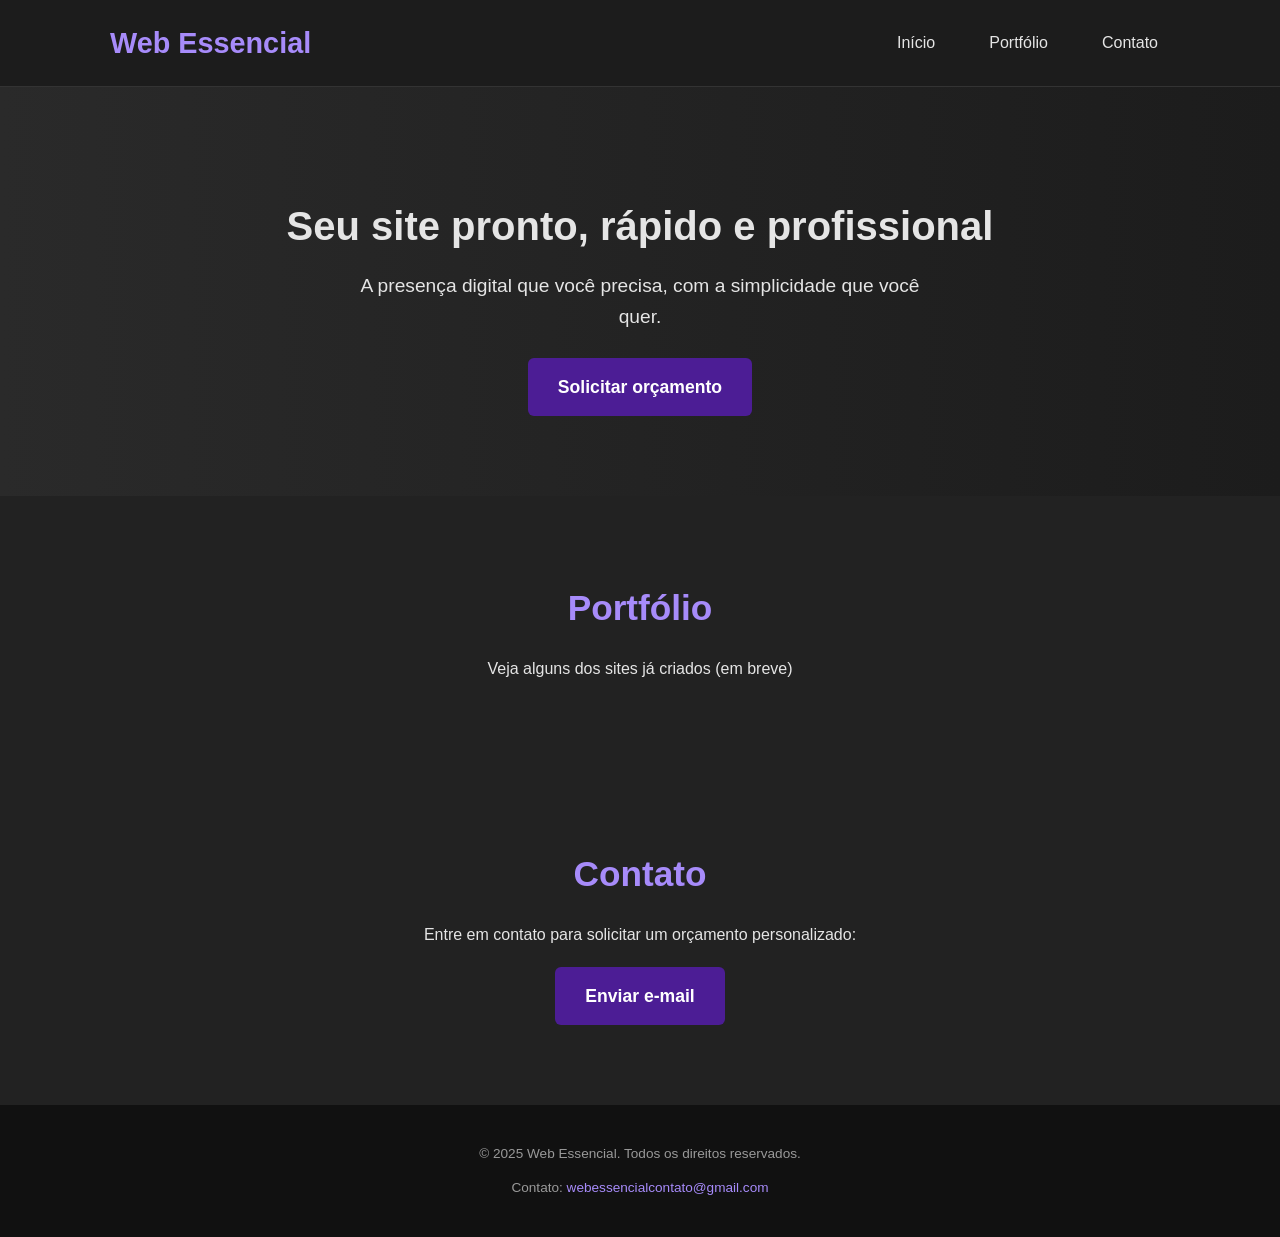
==== index.html @ f1de9363 "Add files via upload" ====
<!DOCTYPE html>
<html lang="pt-BR">
<head>
  <meta charset="UTF-8" />
  <meta name="viewport" content="width=device-width, initial-scale=1.0" />
  <meta name="description" content="Web Essencial - Criação de sites profissionais, rápidos e responsivos. Solicite seu orçamento personalizado." />
  <title>Web Essencial - Seu site pronto, rápido e profissional</title>
  <link rel="stylesheet" href="style.css" />
</head>
<body>
  <header>
    <div class="container">
      <h1>Web Essencial</h1>
      <nav>
        <ul>
          <li><a href="#inicio">Início</a></li>
          <li><a href="#portfolio">Portfólio</a></li>
          <li><a href="#contato">Contato</a></li>
        </ul>
      </nav>
    </div>
  </header>

  <main>
    <section id="inicio" class="hero">
      <div class="container">
        <h2>Seu site pronto, rápido e profissional</h2>
        <p>A presença digital que você precisa, com a simplicidade que você quer.</p>
        <a href="#contato" class="btn">Solicitar orçamento</a>
      </div>
    </section>

    <section id="portfolio" class="section">
      <div class="container">
        <h2>Portfólio</h2>
        <p>Veja alguns dos sites já criados (em breve)</p>
        <!-- Adicione links ou capturas de tela aqui -->
      </div>
    </section>

    <section id="contato" class="section">
      <div class="container">
        <h2>Contato</h2>
        <p>Entre em contato para solicitar um orçamento personalizado:</p>
        <p><a href="mailto:webessencialcontato@gmail.com" class="btn">Enviar e-mail</a></p>
      </div>
    </section>
  </main>

  <footer>
    <div class="container">
      <p>&copy; 2025 Web Essencial. Todos os direitos reservados.</p>
      <p>Contato: <a href="mailto:webessencialcontato@gmail.com">webessencialcontato@gmail.com</a></p>
    </div>
  </footer>
</body>
</html>
---- style.css ----
/* Paleta de cores sóbria e elegante */
:root {
  --cor-primaria: #1c1c1c;
  --cor-secundaria: #ffffff;
  --cor-destaque: #a78bfa;
  --cor-texto: #e5e5e5;
  --cor-botao: #4c1d95;
  --cor-botao-hover: #6d28d9;
}

/* Reset e estilos base */
* {
  box-sizing: border-box;
}

body {
  margin: 0;
  font-family: 'Segoe UI', Tahoma, Geneva, Verdana, sans-serif;
  background-color: var(--cor-primaria);
  color: var(--cor-texto);
  line-height: 1.6;
}

.container {
  max-width: 1100px;
  margin: 0 auto;
  padding: 0 20px;
}

/* Header responsivo */
header {
  background-color: var(--cor-primaria);
  padding: 15px 0;
  border-bottom: 1px solid #333;
  position: sticky;
  top: 0;
  z-index: 100;
}

header .container {
  display: flex;
  flex-direction: column;
  align-items: center;
  gap: 15px;
}

header h1 {
  margin: 0;
  font-size: 1.5rem;
  color: var(--cor-destaque);
  text-align: center;
}

nav ul {
  list-style: none;
  padding: 0;
  margin: 0;
  display: flex;
  flex-wrap: wrap;
  justify-content: center;
  gap: 15px;
}

nav a {
  text-decoration: none;
  color: var(--cor-texto);
  transition: color 0.3s;
  padding: 8px 12px;
  border-radius: 4px;
  font-size: 0.9rem;
}

nav a:hover {
  color: var(--cor-destaque);
  background-color: rgba(167, 139, 250, 0.1);
}

/* Hero section responsiva */
.hero {
  background: linear-gradient(to right, #2a2a2a, #1c1c1c);
  text-align: center;
  padding: 40px 20px;
}

.hero h2 {
  font-size: 1.8rem;
  margin-bottom: 15px;
  line-height: 1.3;
}

.hero p {
  font-size: 1rem;
  margin-bottom: 25px;
  max-width: 600px;
  margin-left: auto;
  margin-right: auto;
}

/* Botões responsivos */
.btn {
  background-color: var(--cor-botao);
  color: white;
  padding: 12px 20px;
  border: none;
  border-radius: 6px;
  text-decoration: none;
  font-weight: bold;
  transition: all 0.3s;
  display: inline-block;
  font-size: 0.9rem;
  text-align: center;
  min-width: 150px;
}

.btn:hover {
  background-color: var(--cor-botao-hover);
  transform: translateY(-2px);
  box-shadow: 0 4px 12px rgba(76, 29, 149, 0.3);
}

/* Seções responsivas */
.section {
  padding: 40px 20px;
  background-color: #222;
}

.section h2 {
  text-align: center;
  font-size: 1.8rem;
  color: var(--cor-destaque);
  margin-bottom: 25px;
  line-height: 1.3;
}

.section p {
  text-align: center;
  max-width: 600px;
  margin: 0 auto 20px;
  font-size: 1rem;
}

/* Footer responsivo */
footer {
  background-color: #111;
  text-align: center;
  padding: 25px 20px;
  font-size: 0.85rem;
  color: #999;
  line-height: 1.5;
}

footer a {
  color: var(--cor-destaque);
  text-decoration: none;
  transition: color 0.3s;
}

footer a:hover {
  color: var(--cor-secundaria);
}

/* Media Queries para Tablets (768px e acima) */
@media (min-width: 768px) {
  header .container {
    flex-direction: row;
    justify-content: space-between;
    align-items: center;
  }

  header h1 {
    font-size: 1.8rem;
  }

  nav ul {
    gap: 25px;
  }

  nav a {
    font-size: 1rem;
  }

  .hero {
    padding: 60px 20px;
  }

  .hero h2 {
    font-size: 2.2rem;
  }

  .hero p {
    font-size: 1.1rem;
  }

  .section {
    padding: 50px 20px;
  }

  .section h2 {
    font-size: 2rem;
  }

  .btn {
    padding: 14px 28px;
    font-size: 1rem;
  }
}

/* Media Queries para Desktop (1024px e acima) */
@media (min-width: 1024px) {
  header {
    padding: 20px 0;
  }

  .hero {
    padding: 80px 20px;
  }

  .hero h2 {
    font-size: 2.5rem;
  }

  .hero p {
    font-size: 1.2rem;
  }

  .section {
    padding: 60px 20px;
  }

  .section h2 {
    font-size: 2.2rem;
  }

  nav ul {
    gap: 30px;
  }

  .btn {
    padding: 15px 30px;
    font-size: 1.1rem;
  }
}

/* Media Queries para telas muito pequenas (480px e abaixo) */
@media (max-width: 480px) {
  .container {
    padding: 0 15px;
  }

  header h1 {
    font-size: 1.3rem;
  }

  .hero {
    padding: 30px 15px;
  }

  .hero h2 {
    font-size: 1.5rem;
  }

  .hero p {
    font-size: 0.95rem;
  }

  .section {
    padding: 30px 15px;
  }

  .section h2 {
    font-size: 1.5rem;
  }

  nav ul {
    gap: 10px;
  }

  nav a {
    padding: 6px 10px;
    font-size: 0.85rem;
  }

  .btn {
    padding: 10px 16px;
    font-size: 0.85rem;
    min-width: 120px;
  }

  footer {
    padding: 20px 15px;
    font-size: 0.8rem;
  }
}

/* Melhorias de acessibilidade e usabilidade */
@media (prefers-reduced-motion: reduce) {
  * {
    animation-duration: 0.01ms !important;
    animation-iteration-count: 1 !important;
    transition-duration: 0.01ms !important;
  }
}

/* Ajustes para telas de alta densidade */
@media (-webkit-min-device-pixel-ratio: 2), (min-resolution: 192dpi) {
  body {
    -webkit-font-smoothing: antialiased;
    -moz-osx-font-smoothing: grayscale;
  }
}
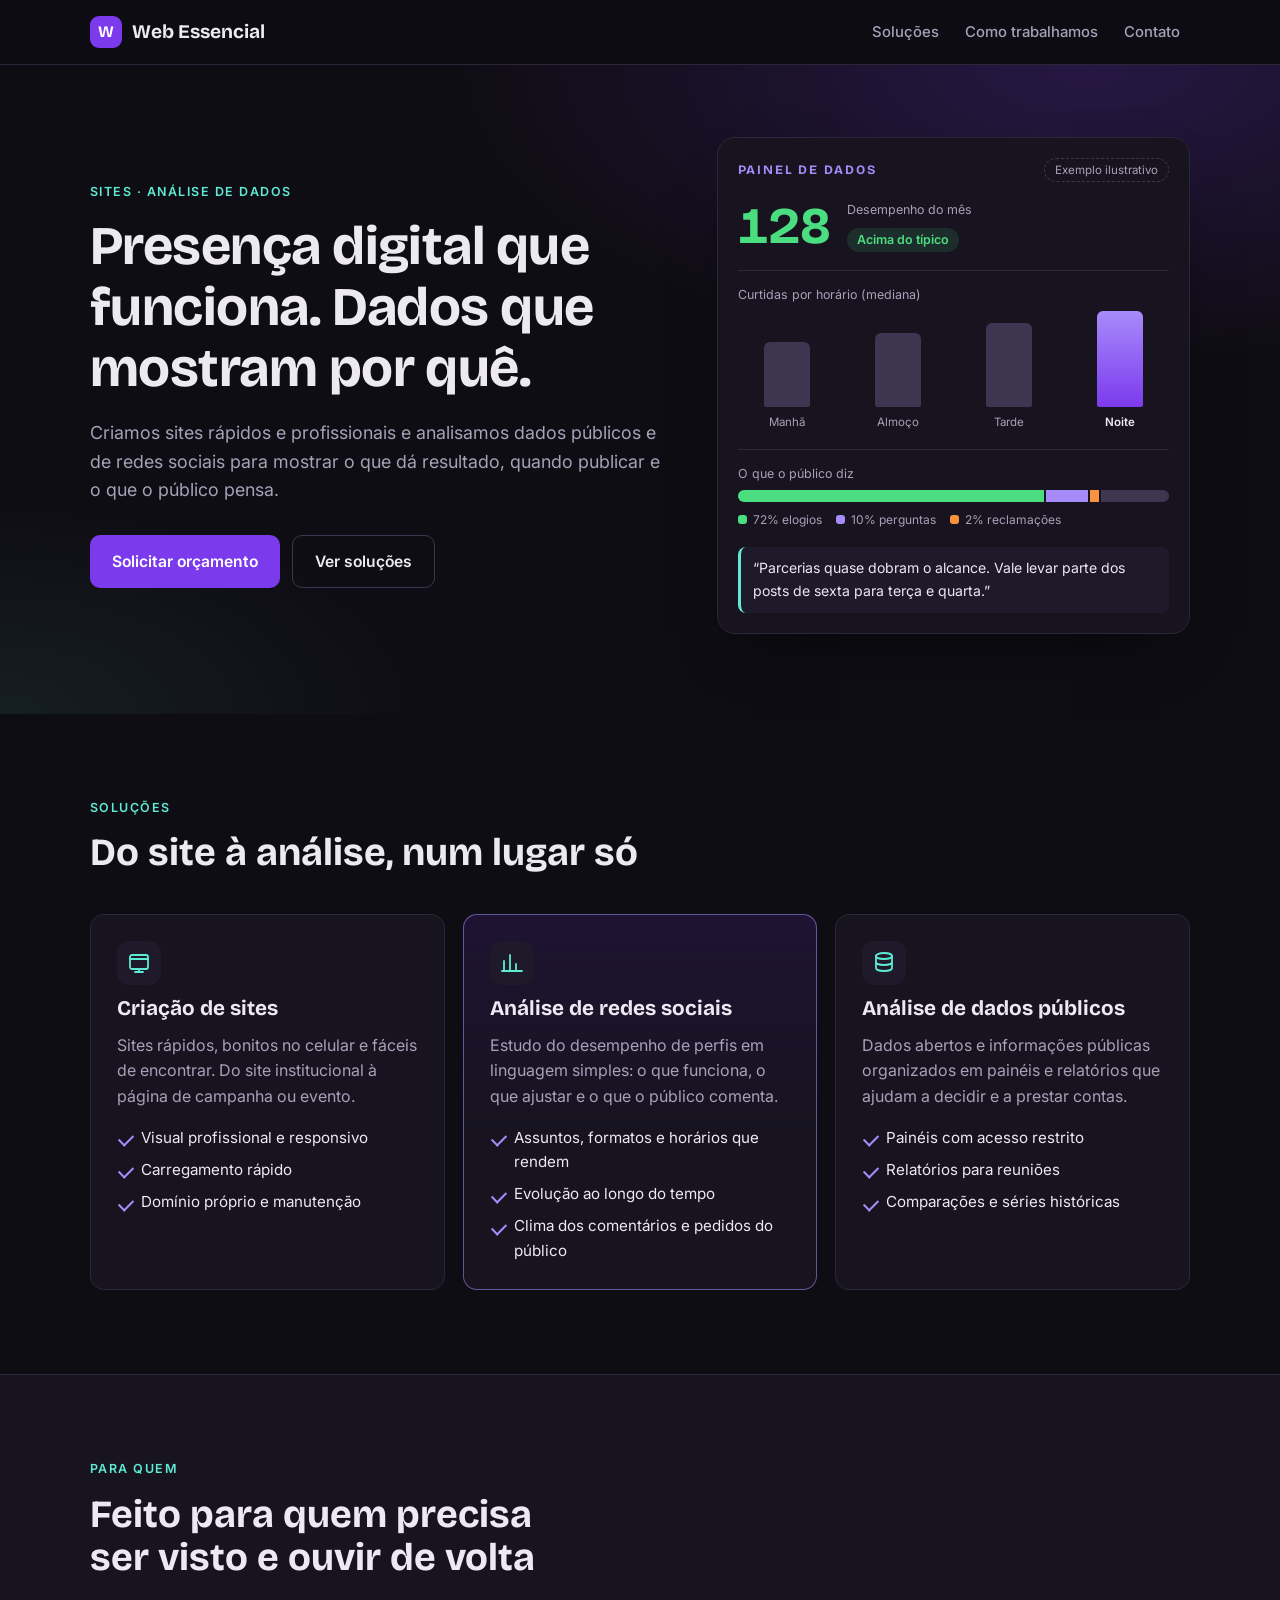
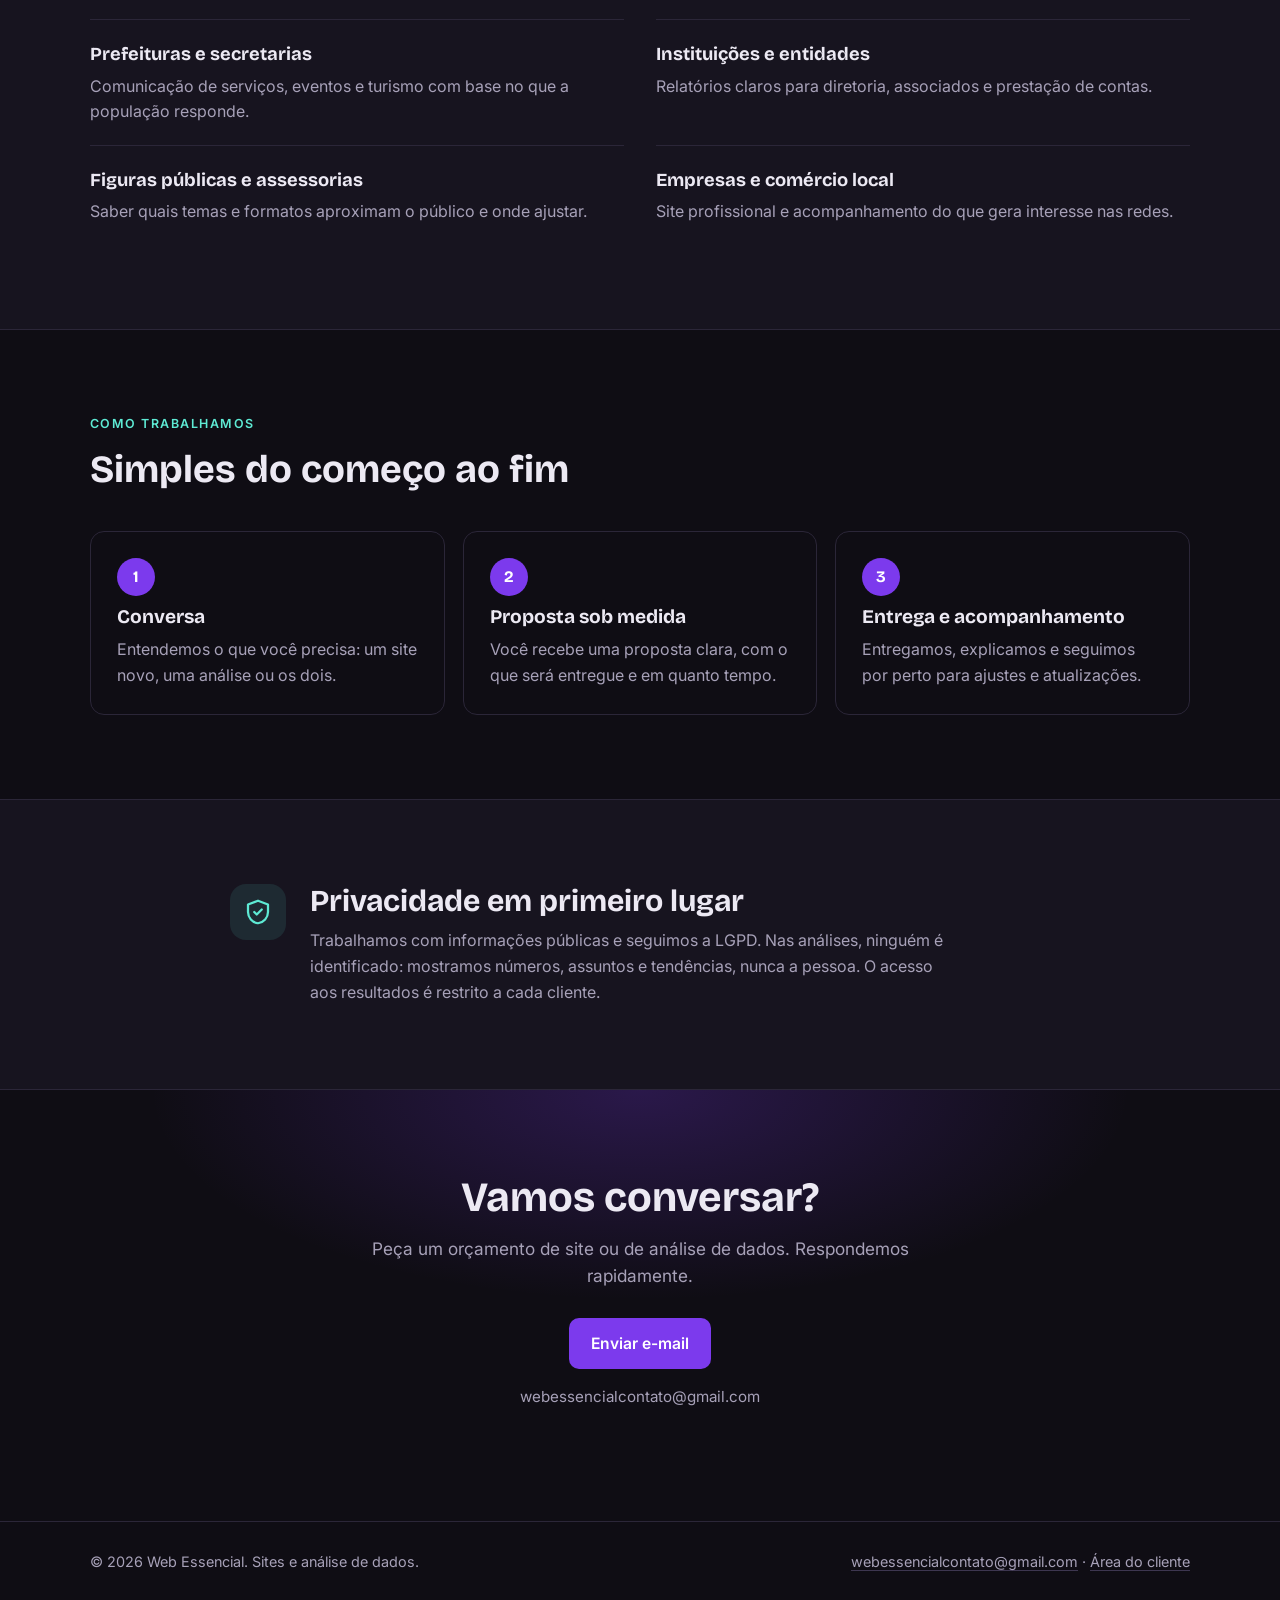
==== commit b7d60976: "Novo site: sites e análise de dados Co-Authored-By: Claude Opus 5.5 <noreply@anthropic.com>" ====
--- a/index.html
+++ b/index.html
@@ -2,57 +2,208 @@
 <html lang="pt-BR">
 <head>
   <meta charset="UTF-8" />
-  <meta name="viewport" content="width=device-width, initial-scale=1.0" />
-  <meta name="description" content="Web Essencial - Criação de sites profissionais, rápidos e responsivos. Solicite seu orçamento personalizado." />
-  <title>Web Essencial - Seu site pronto, rápido e profissional</title>
+  <meta name="viewport" content="width=device-width, initial-scale=1.0, viewport-fit=cover" />
+  <title>Web Essencial · Sites e análise de dados</title>
+  <meta name="description" content="Web Essencial cria sites profissionais e faz análise de dados públicos e de redes sociais para prefeituras, instituições, figuras públicas e empresas." />
+  <meta property="og:title" content="Web Essencial · Sites e análise de dados" />
+  <meta property="og:description" content="Sites rápidos e profissionais. Análise de dados que mostra o que funciona e o que o público pensa." />
+  <meta property="og:type" content="website" />
+  <meta property="og:url" content="https://www.webessencial.com.br/" />
+  <meta name="theme-color" content="#0f0d14" />
+  <link rel="icon" href="data:image/svg+xml,%3Csvg xmlns='http://www.w3.org/2000/svg' viewBox='0 0 64 64'%3E%3Crect width='64' height='64' rx='14' fill='%237c3aed'/%3E%3Cpath d='M14 22l7 22 7-16 7 16 7-22' fill='none' stroke='white' stroke-width='5' stroke-linecap='round' stroke-linejoin='round'/%3E%3Ccircle cx='50' cy='22' r='4' fill='%235eead4'/%3E%3C/svg%3E" />
+  <link rel="preconnect" href="https://fonts.googleapis.com" />
+  <link rel="preconnect" href="https://fonts.gstatic.com" crossorigin />
+  <link rel="stylesheet" href="https://fonts.googleapis.com/css2?family=Bricolage+Grotesque:opsz,wght@12..96,500;12..96,700&family=Inter:wght@400;500;600&display=swap" />
   <link rel="stylesheet" href="style.css" />
 </head>
 <body>
-  <header>
-    <div class="container">
-      <h1>Web Essencial</h1>
-      <nav>
+  <a class="pular" href="#conteudo">Pular para o conteúdo</a>
+
+  <header class="topo">
+    <div class="container topo-linha">
+      <a class="marca" href="#inicio" aria-label="Web Essencial, início">
+        <span class="marca-icone" aria-hidden="true">W</span>
+        <span>Web Essencial</span>
+      </a>
+      <nav aria-label="Principal">
         <ul>
-          <li><a href="#inicio">Início</a></li>
-          <li><a href="#portfolio">Portfólio</a></li>
+          <li><a href="#solucoes">Soluções</a></li>
+          <li><a href="#como">Como trabalhamos</a></li>
           <li><a href="#contato">Contato</a></li>
         </ul>
       </nav>
     </div>
   </header>
 
-  <main>
-    <section id="inicio" class="hero">
+  <main id="conteudo">
+    <!-- ===== Abertura ===== -->
+    <section id="inicio" class="abertura">
+      <div class="container abertura-grade">
+        <div class="abertura-texto">
+          <p class="selo">Sites · Análise de dados</p>
+          <h1>Presença digital que funciona. Dados que mostram por quê.</h1>
+          <p class="abertura-sub">Criamos sites rápidos e profissionais e analisamos dados públicos e de redes sociais para mostrar o que dá resultado, quando publicar e o que o público pensa.</p>
+          <div class="botoes">
+            <a href="#contato" class="btn btn-prim">Solicitar orçamento</a>
+            <a href="#solucoes" class="btn btn-sec">Ver soluções</a>
+          </div>
+        </div>
+
+        <figure class="painel-exemplo" aria-label="Exemplo ilustrativo de um painel de dados">
+          <div class="pe-topo">
+            <span class="pe-marca">Painel de dados</span>
+            <span class="pe-etiqueta">Exemplo ilustrativo</span>
+          </div>
+          <div class="pe-indice">
+            <div class="pe-num">128</div>
+            <div>
+              <div class="pe-rot">Desempenho do mês</div>
+              <span class="pe-chip">Acima do típico</span>
+            </div>
+          </div>
+          <div class="pe-bloco">
+            <div class="pe-rot">Curtidas por horário (mediana)</div>
+            <div class="pe-barras" role="img" aria-label="Manhã 336, almoço 382, tarde 432, noite 516">
+              <div class="pe-barra"><i style="height:54%"></i><span>Manhã</span></div>
+              <div class="pe-barra"><i style="height:62%"></i><span>Almoço</span></div>
+              <div class="pe-barra"><i style="height:70%"></i><span>Tarde</span></div>
+              <div class="pe-barra pe-destaque"><i style="height:84%"></i><span>Noite</span></div>
+            </div>
+          </div>
+          <div class="pe-bloco">
+            <div class="pe-rot">O que o público diz</div>
+            <div class="pe-clima" role="img" aria-label="72% elogios, 10% perguntas, 2% reclamações, 16% outros">
+              <i style="flex:72;background:var(--verde)"></i><i style="flex:10;background:var(--acento)"></i><i style="flex:2;background:var(--laranja)"></i><i style="flex:16;background:var(--linha-forte)"></i>
+            </div>
+            <div class="pe-legenda"><span><b style="background:var(--verde)"></b>72% elogios</span><span><b style="background:var(--acento)"></b>10% perguntas</span><span><b style="background:var(--laranja)"></b>2% reclamações</span></div>
+          </div>
+          <figcaption class="pe-leitura">“Parcerias quase dobram o alcance. Vale levar parte dos posts de sexta para terça e quarta.”</figcaption>
+        </figure>
+      </div>
+    </section>
+
+    <!-- ===== Soluções ===== -->
+    <section id="solucoes" class="secao">
       <div class="container">
-        <h2>Seu site pronto, rápido e profissional</h2>
-        <p>A presença digital que você precisa, com a simplicidade que você quer.</p>
-        <a href="#contato" class="btn">Solicitar orçamento</a>
-      </div>
-    </section>
-
-    <section id="portfolio" class="section">
+        <div class="secao-cabeca">
+          <p class="selo">Soluções</p>
+          <h2>Do site à análise, num lugar só</h2>
+        </div>
+        <div class="cartoes">
+          <article class="cartao">
+            <div class="cartao-icone" aria-hidden="true">
+              <svg viewBox="0 0 24 24"><rect x="3" y="4" width="18" height="14" rx="2"/><path d="M3 8h18M8 21h8M12 18v3"/></svg>
+            </div>
+            <h3>Criação de sites</h3>
+            <p>Sites rápidos, bonitos no celular e fáceis de encontrar. Do site institucional à página de campanha ou evento.</p>
+            <ul class="lista-check">
+              <li>Visual profissional e responsivo</li>
+              <li>Carregamento rápido</li>
+              <li>Domínio próprio e manutenção</li>
+            </ul>
+          </article>
+          <article class="cartao cartao-destaque">
+            <div class="cartao-icone" aria-hidden="true">
+              <svg viewBox="0 0 24 24"><path d="M4 20V10M10 20V4M16 20v-7M22 20H2"/></svg>
+            </div>
+            <h3>Análise de redes sociais</h3>
+            <p>Estudo do desempenho de perfis em linguagem simples: o que funciona, o que ajustar e o que o público comenta.</p>
+            <ul class="lista-check">
+              <li>Assuntos, formatos e horários que rendem</li>
+              <li>Evolução ao longo do tempo</li>
+              <li>Clima dos comentários e pedidos do público</li>
+            </ul>
+          </article>
+          <article class="cartao">
+            <div class="cartao-icone" aria-hidden="true">
+              <svg viewBox="0 0 24 24"><ellipse cx="12" cy="5" rx="8" ry="3"/><path d="M4 5v6c0 1.7 3.6 3 8 3s8-1.3 8-3V5M4 11v6c0 1.7 3.6 3 8 3s8-1.3 8-3v-6"/></svg>
+            </div>
+            <h3>Análise de dados públicos</h3>
+            <p>Dados abertos e informações públicas organizados em painéis e relatórios que ajudam a decidir e a prestar contas.</p>
+            <ul class="lista-check">
+              <li>Painéis com acesso restrito</li>
+              <li>Relatórios para reuniões</li>
+              <li>Comparações e séries históricas</li>
+            </ul>
+          </article>
+        </div>
+      </div>
+    </section>
+
+    <!-- ===== Para quem ===== -->
+    <section class="secao secao-alt">
       <div class="container">
-        <h2>Portfólio</h2>
-        <p>Veja alguns dos sites já criados (em breve)</p>
-        <!-- Adicione links ou capturas de tela aqui -->
-      </div>
-    </section>
-
-    <section id="contato" class="section">
+        <div class="secao-cabeca">
+          <p class="selo">Para quem</p>
+          <h2>Feito para quem precisa ser visto e ouvir de volta</h2>
+        </div>
+        <ul class="publicos">
+          <li><strong>Prefeituras e secretarias</strong><span>Comunicação de serviços, eventos e turismo com base no que a população responde.</span></li>
+          <li><strong>Instituições e entidades</strong><span>Relatórios claros para diretoria, associados e prestação de contas.</span></li>
+          <li><strong>Figuras públicas e assessorias</strong><span>Saber quais temas e formatos aproximam o público e onde ajustar.</span></li>
+          <li><strong>Empresas e comércio local</strong><span>Site profissional e acompanhamento do que gera interesse nas redes.</span></li>
+        </ul>
+      </div>
+    </section>
+
+    <!-- ===== Como trabalhamos ===== -->
+    <section id="como" class="secao">
       <div class="container">
-        <h2>Contato</h2>
-        <p>Entre em contato para solicitar um orçamento personalizado:</p>
-        <p><a href="mailto:webessencialcontato@gmail.com" class="btn">Enviar e-mail</a></p>
+        <div class="secao-cabeca">
+          <p class="selo">Como trabalhamos</p>
+          <h2>Simples do começo ao fim</h2>
+        </div>
+        <ol class="passos">
+          <li>
+            <span class="passo-num" aria-hidden="true">1</span>
+            <h3>Conversa</h3>
+            <p>Entendemos o que você precisa: um site novo, uma análise ou os dois.</p>
+          </li>
+          <li>
+            <span class="passo-num" aria-hidden="true">2</span>
+            <h3>Proposta sob medida</h3>
+            <p>Você recebe uma proposta clara, com o que será entregue e em quanto tempo.</p>
+          </li>
+          <li>
+            <span class="passo-num" aria-hidden="true">3</span>
+            <h3>Entrega e acompanhamento</h3>
+            <p>Entregamos, explicamos e seguimos por perto para ajustes e atualizações.</p>
+          </li>
+        </ol>
+      </div>
+    </section>
+
+    <!-- ===== Privacidade ===== -->
+    <section class="secao secao-alt">
+      <div class="container privacidade">
+        <div class="privacidade-icone" aria-hidden="true">
+          <svg viewBox="0 0 24 24"><path d="M12 3l8 3v6c0 4.5-3.4 8.3-8 9-4.6-.7-8-4.5-8-9V6l8-3z"/><path d="M9 12l2 2 4-4"/></svg>
+        </div>
+        <div>
+          <h2>Privacidade em primeiro lugar</h2>
+          <p>Trabalhamos com informações públicas e seguimos a LGPD. Nas análises, ninguém é identificado: mostramos números, assuntos e tendências, nunca a pessoa. O acesso aos resultados é restrito a cada cliente.</p>
+        </div>
+      </div>
+    </section>
+
+    <!-- ===== Contato ===== -->
+    <section id="contato" class="secao secao-contato">
+      <div class="container contato">
+        <h2>Vamos conversar?</h2>
+        <p>Peça um orçamento de site ou de análise de dados. Respondemos rapidamente.</p>
+        <div class="botoes botoes-centro">
+          <a href="mailto:webessencialcontato@gmail.com?subject=Contato%20pelo%20site" class="btn btn-prim">Enviar e-mail</a>
+        </div>
+        <p class="contato-email">webessencialcontato@gmail.com</p>
       </div>
     </section>
   </main>
 
-  <footer>
-    <div class="container">
-      <p>&copy; 2025 Web Essencial. Todos os direitos reservados.</p>
-      <p>Contato: <a href="mailto:webessencialcontato@gmail.com">webessencialcontato@gmail.com</a></p>
+  <footer class="rodape">
+    <div class="container rodape-linha">
+      <p>&copy; 2026 Web Essencial. Sites e análise de dados.</p>
+      <p><a href="mailto:webessencialcontato@gmail.com">webessencialcontato@gmail.com</a> · <a href="/raiox/login/">Área do cliente</a></p>
     </div>
   </footer>
 </body>
 </html>
-
--- a/style.css
+++ b/style.css
@@ -1,311 +1,171 @@
-/* Paleta de cores sóbria e elegante */
+/* Web Essencial — sites e análise de dados
+   Layout: abertura com painel de exemplo, cartões de soluções,
+   públicos, passos, privacidade e contato. Tema escuro mantido da identidade original. */
 :root {
-  --cor-primaria: #1c1c1c;
-  --cor-secundaria: #ffffff;
-  --cor-destaque: #a78bfa;
-  --cor-texto: #e5e5e5;
-  --cor-botao: #4c1d95;
-  --cor-botao-hover: #6d28d9;
+  --fundo: #0f0d14;
+  --superficie: #17141f;
+  --superficie-2: #1e1a29;
+  --linha: #2b2638;
+  --linha-forte: #3d3650;
+  --texto: #ece9f3;
+  --texto-suave: #a7a1b8;
+  --acento: #a78bfa;        /* roxo da marca */
+  --acento-forte: #7c3aed;
+  --acento-forte-hover: #6d28d9;
+  --dado: #5eead4;          /* verde-água dos dados */
+  --verde: #4ade80;
+  --laranja: #fb923c;
+  --titulo: "Bricolage Grotesque", "Segoe UI", system-ui, sans-serif;
+  --corpo: "Inter", "Segoe UI", system-ui, sans-serif;
+  --raio: 14px;
+  color-scheme: dark;
 }
 
-/* Reset e estilos base */
-* {
-  box-sizing: border-box;
+* { box-sizing: border-box; }
+html { scroll-behavior: smooth; scroll-padding-top: 76px; }
+body {
+  margin: 0; background: var(--fundo); color: var(--texto);
+  font: 16px/1.6 var(--corpo); -webkit-font-smoothing: antialiased;
 }
-
-body {
-  margin: 0;
-  font-family: 'Segoe UI', Tahoma, Geneva, Verdana, sans-serif;
-  background-color: var(--cor-primaria);
-  color: var(--cor-texto);
-  line-height: 1.6;
-}
+img, svg { max-width: 100%; }
+a { color: var(--acento); }
+:focus-visible { outline: 2px solid var(--acento); outline-offset: 3px; border-radius: 6px; }
+h1, h2, h3 { font-family: var(--titulo); line-height: 1.12; margin: 0; text-wrap: balance; }
 
 .container {
-  max-width: 1100px;
-  margin: 0 auto;
-  padding: 0 20px;
+  max-width: 1140px; margin: 0 auto;
+  padding-left: max(20px, env(safe-area-inset-left, 0px));
+  padding-right: max(20px, env(safe-area-inset-right, 0px));
 }
+.pular { position: absolute; left: -999px; top: 8px; background: var(--acento-forte); color: #fff; padding: 8px 14px; border-radius: 8px; z-index: 200; }
+.pular:focus { left: 12px; }
 
-/* Header responsivo */
-header {
-  background-color: var(--cor-primaria);
-  padding: 15px 0;
-  border-bottom: 1px solid #333;
-  position: sticky;
-  top: 0;
-  z-index: 100;
+/* ===== Topo ===== */
+.topo {
+  position: sticky; top: 0; z-index: 100;
+  background: rgba(15, 13, 20, .86); backdrop-filter: blur(10px);
+  border-bottom: 1px solid var(--linha);
+  padding-top: env(safe-area-inset-top, 0px);
 }
+.topo-linha { display: flex; align-items: center; justify-content: space-between; gap: 16px; min-height: 64px; flex-wrap: wrap; padding-block: 8px; }
+.marca { display: inline-flex; align-items: center; gap: 10px; color: var(--texto); text-decoration: none; font-family: var(--titulo); font-weight: 700; font-size: 1.2rem; }
+.marca-icone { width: 32px; height: 32px; border-radius: 9px; display: grid; place-items: center; background: var(--acento-forte); color: #fff; font-size: 1rem; }
+nav ul { list-style: none; margin: 0; padding: 0; display: flex; flex-wrap: wrap; gap: 4px 6px; }
+nav a { color: var(--texto-suave); text-decoration: none; font-size: .93rem; font-weight: 500; padding: 8px 10px; border-radius: 8px; transition: color .2s, background .2s; }
+nav a:hover { color: var(--texto); background: var(--superficie-2); }
+nav a.link-area { color: var(--texto); border: 1px solid var(--linha-forte); }
+nav a.link-area:hover { border-color: var(--acento); }
 
-header .container {
-  display: flex;
-  flex-direction: column;
-  align-items: center;
-  gap: 15px;
+/* ===== Botões e selos ===== */
+.botoes { display: flex; flex-wrap: wrap; gap: 12px; }
+.botoes-centro { justify-content: center; }
+.btn { display: inline-flex; align-items: center; justify-content: center; padding: 13px 22px; border-radius: 10px; font-weight: 600; text-decoration: none; font-size: .98rem; transition: background .2s, transform .2s, border-color .2s; }
+.btn-prim { background: var(--acento-forte); color: #fff; }
+.btn-prim:hover { background: var(--acento-forte-hover); transform: translateY(-1px); }
+.btn-sec { color: var(--texto); border: 1px solid var(--linha-forte); }
+.btn-sec:hover { border-color: var(--acento); }
+.selo { margin: 0 0 14px; font-size: .78rem; font-weight: 600; letter-spacing: .12em; text-transform: uppercase; color: var(--dado); }
+.selo-claro { color: var(--dado); }
+
+/* ===== Abertura ===== */
+.abertura { padding-block: 72px 80px; background: radial-gradient(900px 420px at 85% 0%, rgba(124, 58, 237, .22), transparent 70%), radial-gradient(600px 300px at 0% 100%, rgba(94, 234, 212, .08), transparent 70%); }
+.abertura-grade { display: grid; grid-template-columns: minmax(0, 1.1fr) minmax(0, .9fr); gap: 48px; align-items: center; }
+.abertura h1 { font-size: clamp(2.1rem, 4.6vw, 3.4rem); font-weight: 700; letter-spacing: -.01em; }
+.abertura-sub { color: var(--texto-suave); font-size: 1.12rem; max-width: 58ch; margin: 20px 0 30px; }
+
+/* painel de exemplo */
+.painel-exemplo { margin: 0; background: var(--superficie); border: 1px solid var(--linha); border-radius: 18px; padding: 20px; display: flex; flex-direction: column; gap: 18px; box-shadow: 0 30px 60px -30px rgba(0, 0, 0, .7); }
+.pe-topo { display: flex; justify-content: space-between; align-items: center; }
+.pe-marca { font-family: var(--titulo); font-weight: 700; letter-spacing: .14em; text-transform: uppercase; font-size: .8rem; color: var(--acento); }
+.pe-etiqueta { font-size: .72rem; color: var(--texto-suave); border: 1px dashed var(--linha-forte); border-radius: 999px; padding: 2px 10px; }
+.pe-indice { display: flex; align-items: center; gap: 16px; }
+.pe-num { font-family: var(--titulo); font-weight: 700; font-size: 3.2rem; line-height: 1; color: var(--verde); font-variant-numeric: tabular-nums; }
+.pe-rot { font-size: .78rem; color: var(--texto-suave); margin-bottom: 6px; }
+.pe-chip { display: inline-block; font-size: .78rem; font-weight: 600; color: var(--verde); background: rgba(74, 222, 128, .12); border-radius: 999px; padding: 2px 10px; }
+.pe-bloco { border-top: 1px solid var(--linha); padding-top: 14px; }
+.pe-barras { display: grid; grid-template-columns: repeat(4, 1fr); gap: 12px; height: 120px; align-items: end; }
+.pe-barra { display: flex; flex-direction: column; align-items: center; justify-content: flex-end; height: 100%; gap: 6px; }
+.pe-barra i { display: block; width: 100%; max-width: 46px; background: var(--linha-forte); border-radius: 6px 6px 2px 2px; }
+.pe-barra span { font-size: .72rem; color: var(--texto-suave); }
+.pe-destaque i { background: linear-gradient(180deg, var(--acento), var(--acento-forte)); }
+.pe-destaque span { color: var(--texto); font-weight: 600; }
+.pe-clima { display: flex; height: 12px; border-radius: 999px; overflow: hidden; gap: 2px; }
+.pe-clima i { display: block; }
+.pe-legenda { display: flex; flex-wrap: wrap; gap: 6px 14px; margin-top: 8px; font-size: .75rem; color: var(--texto-suave); }
+.pe-legenda span { display: inline-flex; align-items: center; gap: 6px; }
+.pe-legenda b { width: 9px; height: 9px; border-radius: 3px; display: inline-block; }
+.pe-leitura { font-size: .88rem; color: var(--texto); background: var(--superficie-2); border-left: 3px solid var(--dado); border-radius: 8px; padding: 10px 12px; }
+
+/* ===== Seções ===== */
+.secao { padding-block: 84px; }
+.secao-alt { background: var(--superficie); border-block: 1px solid var(--linha); }
+.secao-cabeca { max-width: 680px; margin-bottom: 40px; }
+.secao h2 { font-size: clamp(1.7rem, 3.2vw, 2.4rem); }
+.texto-largo { color: var(--texto-suave); font-size: 1.06rem; max-width: 56ch; margin: 18px 0 28px; }
+
+/* cartões */
+.cartoes { display: grid; grid-template-columns: repeat(3, minmax(0, 1fr)); gap: 18px; }
+.cartao { background: var(--superficie); border: 1px solid var(--linha); border-radius: var(--raio); padding: 26px; display: flex; flex-direction: column; gap: 12px; }
+.cartao-destaque { border-color: rgba(167, 139, 250, .55); background: linear-gradient(180deg, rgba(124, 58, 237, .14), var(--superficie) 60%); }
+.cartao h3 { font-size: 1.3rem; }
+.cartao p { margin: 0; color: var(--texto-suave); }
+.cartao-icone { width: 44px; height: 44px; border-radius: 12px; background: var(--superficie-2); display: grid; place-items: center; }
+.cartao-icone svg { width: 24px; height: 24px; fill: none; stroke: var(--dado); stroke-width: 1.8; stroke-linecap: round; stroke-linejoin: round; }
+.lista-check { list-style: none; margin: 4px 0 0; padding: 0; display: flex; flex-direction: column; gap: 8px; font-size: .95rem; }
+.lista-check li { position: relative; padding-left: 24px; }
+.lista-check li::before { content: ""; position: absolute; left: 2px; top: .55em; width: 12px; height: 7px; border-left: 2px solid var(--acento); border-bottom: 2px solid var(--acento); transform: rotate(-45deg); }
+
+/* públicos */
+.publicos { list-style: none; margin: 0; padding: 0; display: grid; grid-template-columns: repeat(2, minmax(0, 1fr)); gap: 0 32px; }
+.publicos li { display: flex; flex-direction: column; gap: 4px; padding: 20px 0; border-top: 1px solid var(--linha); }
+.publicos strong { font-family: var(--titulo); font-size: 1.15rem; }
+.publicos span { color: var(--texto-suave); }
+
+/* passos */
+.passos { list-style: none; margin: 0; padding: 0; display: grid; grid-template-columns: repeat(3, minmax(0, 1fr)); gap: 18px; }
+.passos li { background: var(--fundo); border: 1px solid var(--linha); border-radius: var(--raio); padding: 26px; display: flex; flex-direction: column; gap: 10px; }
+.passo-num { width: 38px; height: 38px; border-radius: 50%; display: grid; place-items: center; font-family: var(--titulo); font-weight: 700; background: var(--acento-forte); color: #fff; }
+.passos h3 { font-size: 1.2rem; }
+.passos p { margin: 0; color: var(--texto-suave); }
+
+/* privacidade */
+.privacidade { display: grid; grid-template-columns: auto minmax(0, 1fr); gap: 24px; align-items: start; max-width: 860px; }
+.privacidade-icone { width: 56px; height: 56px; border-radius: 16px; background: rgba(94, 234, 212, .1); display: grid; place-items: center; }
+.privacidade-icone svg { width: 30px; height: 30px; fill: none; stroke: var(--dado); stroke-width: 1.8; stroke-linecap: round; stroke-linejoin: round; }
+.privacidade h2 { font-size: clamp(1.5rem, 2.6vw, 1.9rem); margin-bottom: 10px; }
+.privacidade p { margin: 0; color: var(--texto-suave); max-width: 64ch; }
+
+/* contato */
+.secao-contato { background: radial-gradient(700px 300px at 50% 0%, rgba(124, 58, 237, .25), transparent 70%); text-align: center; }
+.contato h2 { font-size: clamp(1.9rem, 3.6vw, 2.6rem); }
+.contato > p { color: var(--texto-suave); font-size: 1.08rem; margin: 14px auto 28px; max-width: 52ch; }
+.contato .contato-email { margin-top: 16px; font-size: .95rem; color: var(--texto-suave); user-select: all; }
+
+/* rodapé */
+.rodape { border-top: 1px solid var(--linha); padding-block: 28px calc(28px + env(safe-area-inset-bottom, 0px)); color: var(--texto-suave); font-size: .9rem; }
+.rodape-linha { display: flex; flex-wrap: wrap; justify-content: space-between; gap: 8px 24px; }
+.rodape p { margin: 0; }
+.rodape a { color: var(--texto-suave); text-decoration: underline; text-decoration-color: var(--linha-forte); text-underline-offset: 3px; }
+.rodape a:hover { color: var(--texto); }
+
+/* ===== Responsivo ===== */
+@media (max-width: 960px) {
+  .abertura-grade { grid-template-columns: minmax(0, 1fr); gap: 40px; }
+  .cartoes, .passos { grid-template-columns: minmax(0, 1fr); }
 }
-
-header h1 {
-  margin: 0;
-  font-size: 1.5rem;
-  color: var(--cor-destaque);
-  text-align: center;
+@media (max-width: 640px) {
+  .topo { position: static; }
+  html { scroll-padding-top: 0; }
+  .abertura { padding-block: 44px 56px; }
+  .secao { padding-block: 60px; }
+  .publicos { grid-template-columns: minmax(0, 1fr); }
+  nav ul { gap: 2px; }
+  nav a { padding: 6px 8px; font-size: .86rem; }
+  .privacidade { grid-template-columns: minmax(0, 1fr); }
+  .btn { width: 100%; }
+  .botoes-centro .btn { width: auto; }
 }
-
-nav ul {
-  list-style: none;
-  padding: 0;
-  margin: 0;
-  display: flex;
-  flex-wrap: wrap;
-  justify-content: center;
-  gap: 15px;
+@media (prefers-reduced-motion: reduce) {
+  html { scroll-behavior: auto; }
+  * { transition: none !important; }
 }
-
-nav a {
-  text-decoration: none;
-  color: var(--cor-texto);
-  transition: color 0.3s;
-  padding: 8px 12px;
-  border-radius: 4px;
-  font-size: 0.9rem;
-}
-
-nav a:hover {
-  color: var(--cor-destaque);
-  background-color: rgba(167, 139, 250, 0.1);
-}
-
-/* Hero section responsiva */
-.hero {
-  background: linear-gradient(to right, #2a2a2a, #1c1c1c);
-  text-align: center;
-  padding: 40px 20px;
-}
-
-.hero h2 {
-  font-size: 1.8rem;
-  margin-bottom: 15px;
-  line-height: 1.3;
-}
-
-.hero p {
-  font-size: 1rem;
-  margin-bottom: 25px;
-  max-width: 600px;
-  margin-left: auto;
-  margin-right: auto;
-}
-
-/* Botões responsivos */
-.btn {
-  background-color: var(--cor-botao);
-  color: white;
-  padding: 12px 20px;
-  border: none;
-  border-radius: 6px;
-  text-decoration: none;
-  font-weight: bold;
-  transition: all 0.3s;
-  display: inline-block;
-  font-size: 0.9rem;
-  text-align: center;
-  min-width: 150px;
-}
-
-.btn:hover {
-  background-color: var(--cor-botao-hover);
-  transform: translateY(-2px);
-  box-shadow: 0 4px 12px rgba(76, 29, 149, 0.3);
-}
-
-/* Seções responsivas */
-.section {
-  padding: 40px 20px;
-  background-color: #222;
-}
-
-.section h2 {
-  text-align: center;
-  font-size: 1.8rem;
-  color: var(--cor-destaque);
-  margin-bottom: 25px;
-  line-height: 1.3;
-}
-
-.section p {
-  text-align: center;
-  max-width: 600px;
-  margin: 0 auto 20px;
-  font-size: 1rem;
-}
-
-/* Footer responsivo */
-footer {
-  background-color: #111;
-  text-align: center;
-  padding: 25px 20px;
-  font-size: 0.85rem;
-  color: #999;
-  line-height: 1.5;
-}
-
-footer a {
-  color: var(--cor-destaque);
-  text-decoration: none;
-  transition: color 0.3s;
-}
-
-footer a:hover {
-  color: var(--cor-secundaria);
-}
-
-/* Media Queries para Tablets (768px e acima) */
-@media (min-width: 768px) {
-  header .container {
-    flex-direction: row;
-    justify-content: space-between;
-    align-items: center;
-  }
-
-  header h1 {
-    font-size: 1.8rem;
-  }
-
-  nav ul {
-    gap: 25px;
-  }
-
-  nav a {
-    font-size: 1rem;
-  }
-
-  .hero {
-    padding: 60px 20px;
-  }
-
-  .hero h2 {
-    font-size: 2.2rem;
-  }
-
-  .hero p {
-    font-size: 1.1rem;
-  }
-
-  .section {
-    padding: 50px 20px;
-  }
-
-  .section h2 {
-    font-size: 2rem;
-  }
-
-  .btn {
-    padding: 14px 28px;
-    font-size: 1rem;
-  }
-}
-
-/* Media Queries para Desktop (1024px e acima) */
-@media (min-width: 1024px) {
-  header {
-    padding: 20px 0;
-  }
-
-  .hero {
-    padding: 80px 20px;
-  }
-
-  .hero h2 {
-    font-size: 2.5rem;
-  }
-
-  .hero p {
-    font-size: 1.2rem;
-  }
-
-  .section {
-    padding: 60px 20px;
-  }
-
-  .section h2 {
-    font-size: 2.2rem;
-  }
-
-  nav ul {
-    gap: 30px;
-  }
-
-  .btn {
-    padding: 15px 30px;
-    font-size: 1.1rem;
-  }
-}
-
-/* Media Queries para telas muito pequenas (480px e abaixo) */
-@media (max-width: 480px) {
-  .container {
-    padding: 0 15px;
-  }
-
-  header h1 {
-    font-size: 1.3rem;
-  }
-
-  .hero {
-    padding: 30px 15px;
-  }
-
-  .hero h2 {
-    font-size: 1.5rem;
-  }
-
-  .hero p {
-    font-size: 0.95rem;
-  }
-
-  .section {
-    padding: 30px 15px;
-  }
-
-  .section h2 {
-    font-size: 1.5rem;
-  }
-
-  nav ul {
-    gap: 10px;
-  }
-
-  nav a {
-    padding: 6px 10px;
-    font-size: 0.85rem;
-  }
-
-  .btn {
-    padding: 10px 16px;
-    font-size: 0.85rem;
-    min-width: 120px;
-  }
-
-  footer {
-    padding: 20px 15px;
-    font-size: 0.8rem;
-  }
-}
-
-/* Melhorias de acessibilidade e usabilidade */
-@media (prefers-reduced-motion: reduce) {
-  * {
-    animation-duration: 0.01ms !important;
-    animation-iteration-count: 1 !important;
-    transition-duration: 0.01ms !important;
-  }
-}
-
-/* Ajustes para telas de alta densidade */
-@media (-webkit-min-device-pixel-ratio: 2), (min-resolution: 192dpi) {
-  body {
-    -webkit-font-smoothing: antialiased;
-    -moz-osx-font-smoothing: grayscale;
-  }
-}
-
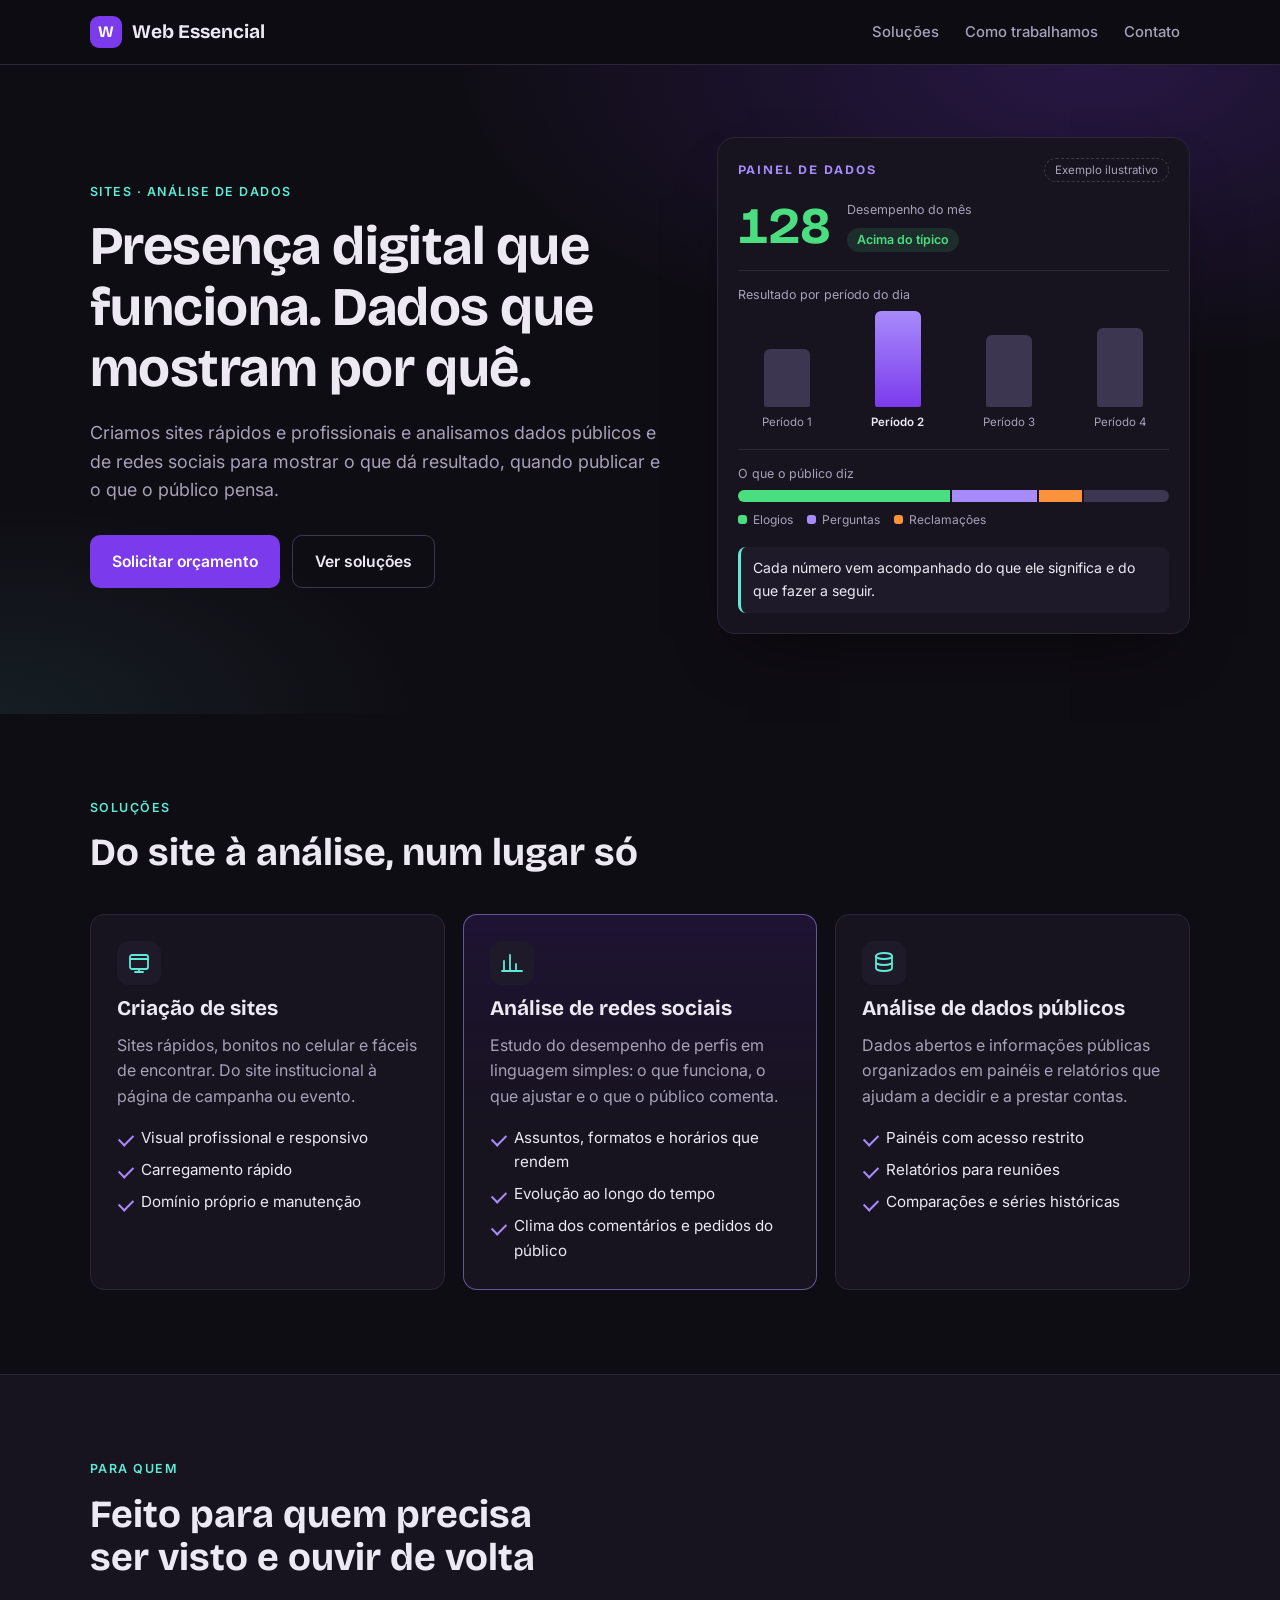
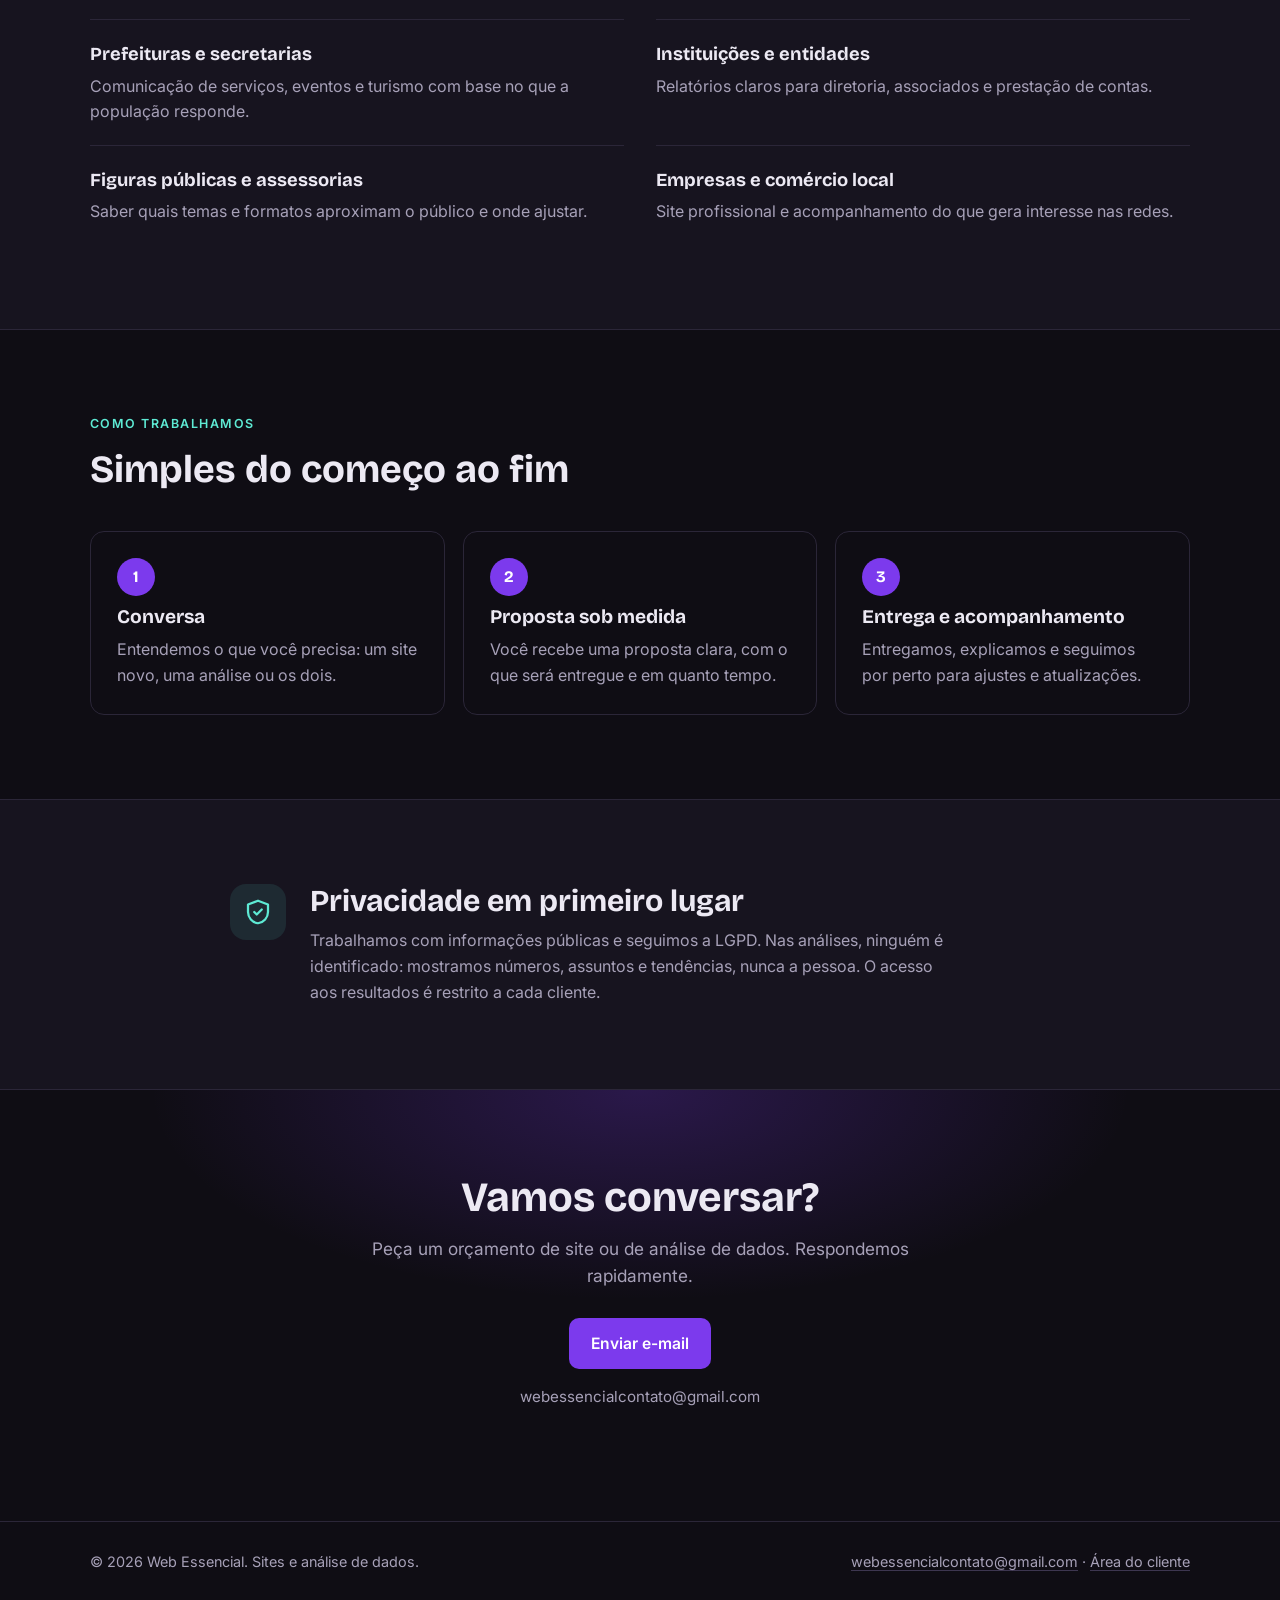
==== commit fb3c169b: "Painel de exemplo com conteúdo neutro Co-Authored-By: Claude Opus 5.5 <noreply@anthropic.com>" ====
--- a/index.html
+++ b/index.html
@@ -62,22 +62,22 @@
             </div>
           </div>
           <div class="pe-bloco">
-            <div class="pe-rot">Curtidas por horário (mediana)</div>
-            <div class="pe-barras" role="img" aria-label="Manhã 336, almoço 382, tarde 432, noite 516">
-              <div class="pe-barra"><i style="height:54%"></i><span>Manhã</span></div>
-              <div class="pe-barra"><i style="height:62%"></i><span>Almoço</span></div>
-              <div class="pe-barra"><i style="height:70%"></i><span>Tarde</span></div>
-              <div class="pe-barra pe-destaque"><i style="height:84%"></i><span>Noite</span></div>
+            <div class="pe-rot">Resultado por período do dia</div>
+            <div class="pe-barras" role="img" aria-label="Exemplo: barras por período do dia, uma delas em destaque">
+              <div class="pe-barra"><i style="height:48%"></i><span>Período 1</span></div>
+              <div class="pe-barra pe-destaque"><i style="height:82%"></i><span>Período 2</span></div>
+              <div class="pe-barra"><i style="height:60%"></i><span>Período 3</span></div>
+              <div class="pe-barra"><i style="height:66%"></i><span>Período 4</span></div>
             </div>
           </div>
           <div class="pe-bloco">
             <div class="pe-rot">O que o público diz</div>
-            <div class="pe-clima" role="img" aria-label="72% elogios, 10% perguntas, 2% reclamações, 16% outros">
-              <i style="flex:72;background:var(--verde)"></i><i style="flex:10;background:var(--acento)"></i><i style="flex:2;background:var(--laranja)"></i><i style="flex:16;background:var(--linha-forte)"></i>
-            </div>
-            <div class="pe-legenda"><span><b style="background:var(--verde)"></b>72% elogios</span><span><b style="background:var(--acento)"></b>10% perguntas</span><span><b style="background:var(--laranja)"></b>2% reclamações</span></div>
-          </div>
-          <figcaption class="pe-leitura">“Parcerias quase dobram o alcance. Vale levar parte dos posts de sexta para terça e quarta.”</figcaption>
+            <div class="pe-clima" role="img" aria-label="Exemplo: divisão dos comentários em elogios, perguntas, reclamações e outros">
+              <i style="flex:50;background:var(--verde)"></i><i style="flex:20;background:var(--acento)"></i><i style="flex:10;background:var(--laranja)"></i><i style="flex:20;background:var(--linha-forte)"></i>
+            </div>
+            <div class="pe-legenda"><span><b style="background:var(--verde)"></b>Elogios</span><span><b style="background:var(--acento)"></b>Perguntas</span><span><b style="background:var(--laranja)"></b>Reclamações</span></div>
+          </div>
+          <figcaption class="pe-leitura">Cada número vem acompanhado do que ele significa e do que fazer a seguir.</figcaption>
         </figure>
       </div>
     </section>
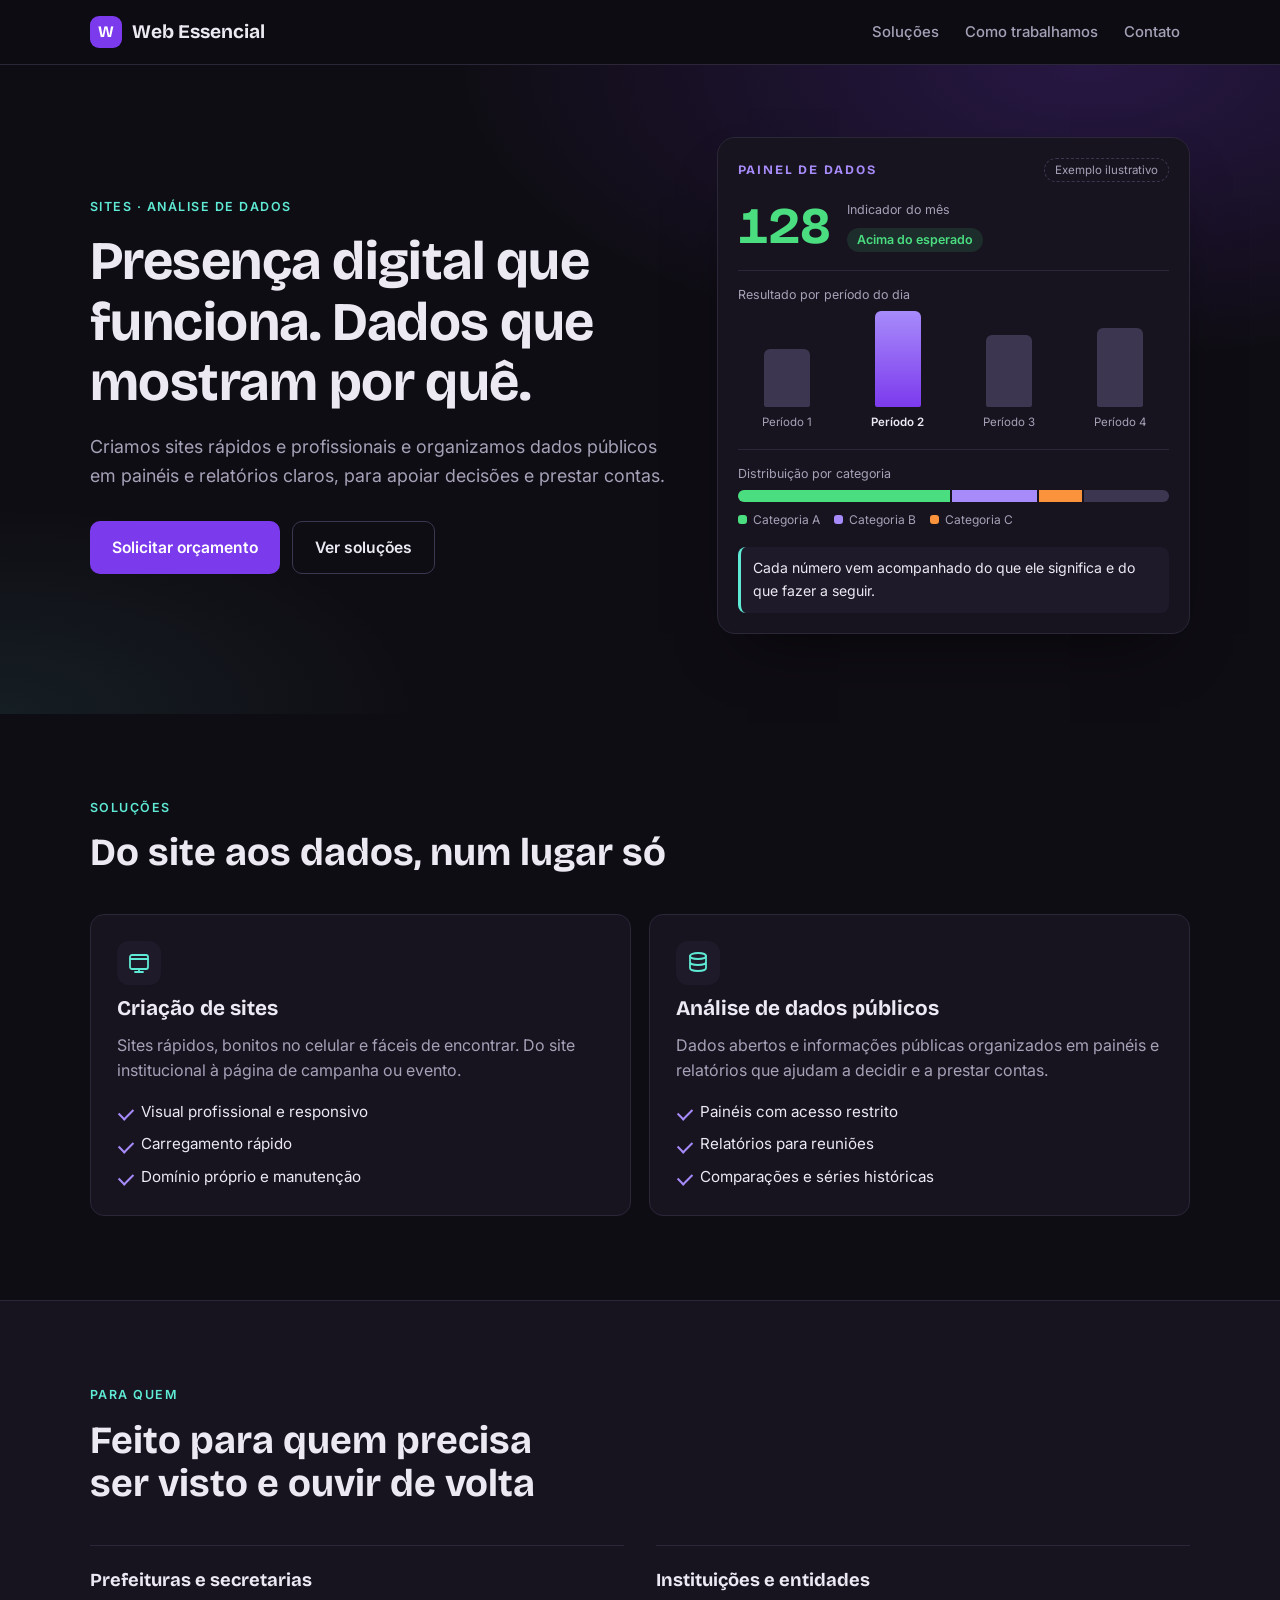
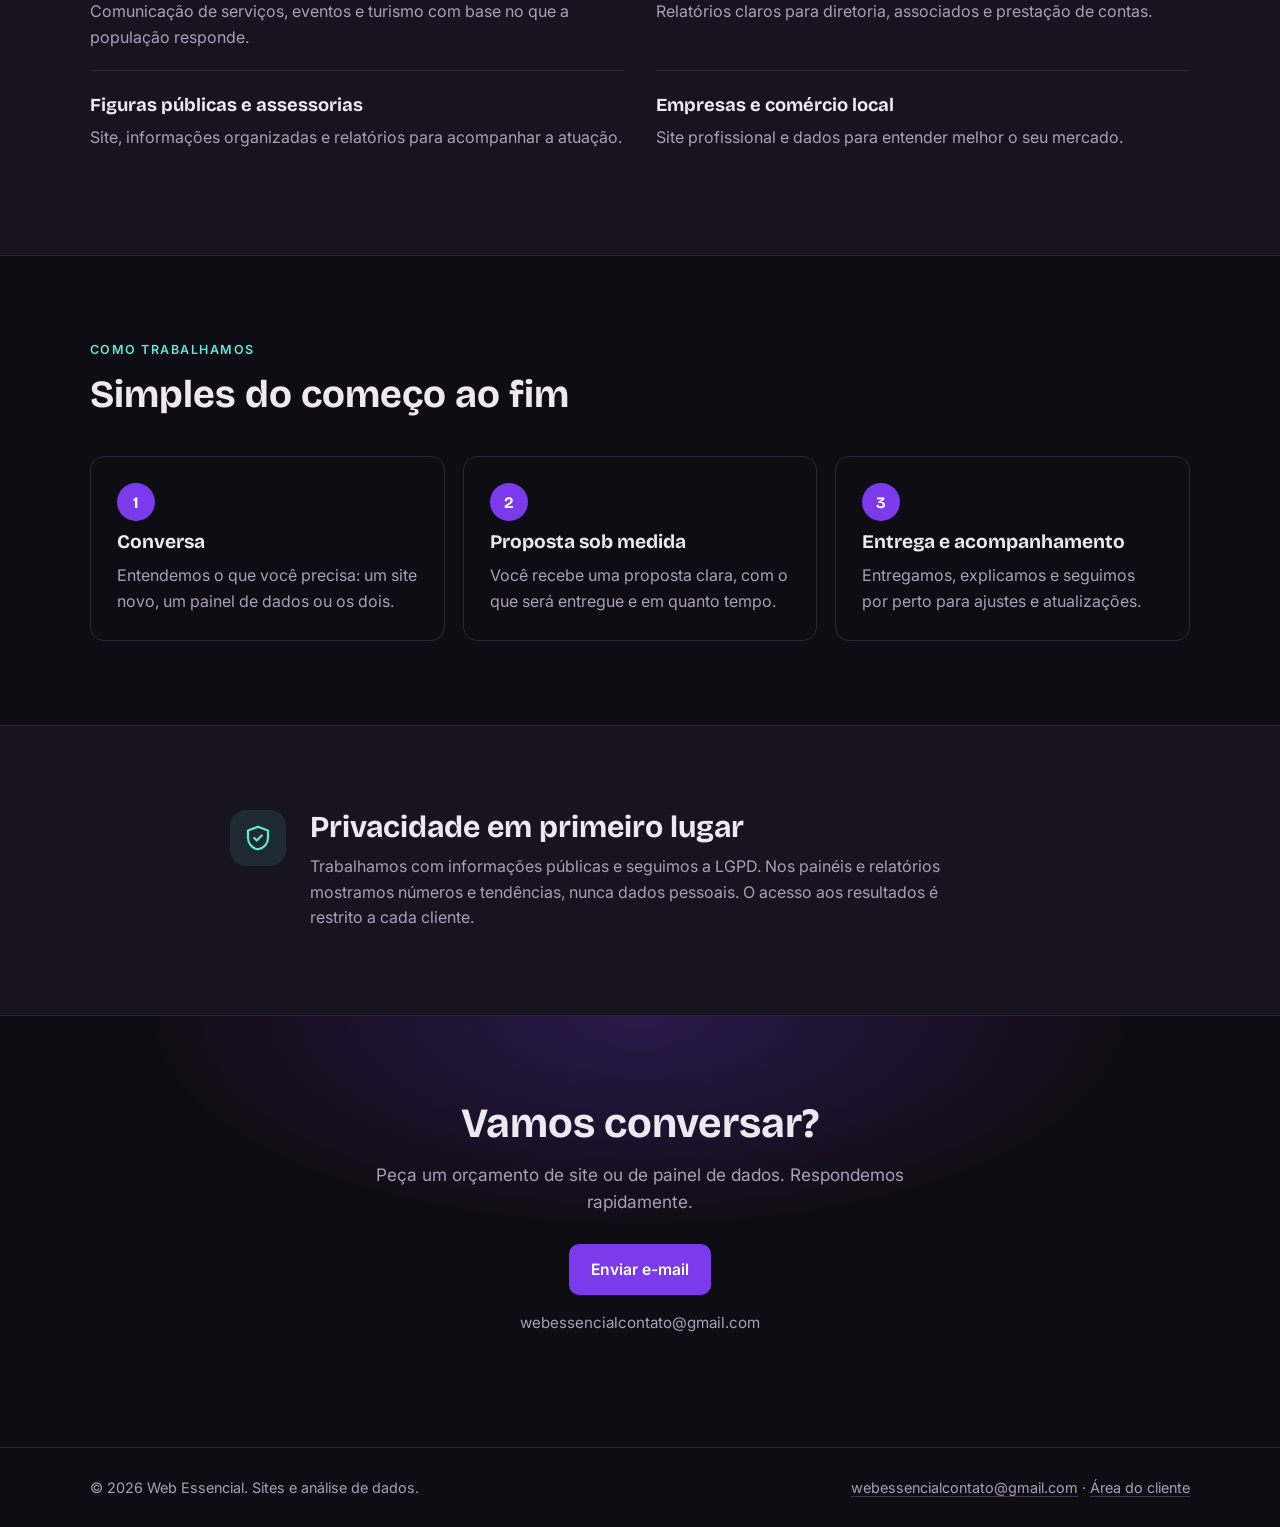
==== commit b4d11281: "Site focado em sites e dados públicos Co-Authored-By: Claude Opus 5.5 <noreply@anthropic.com>" ====
--- a/index.html
+++ b/index.html
@@ -4,9 +4,9 @@
   <meta charset="UTF-8" />
   <meta name="viewport" content="width=device-width, initial-scale=1.0, viewport-fit=cover" />
   <title>Web Essencial · Sites e análise de dados</title>
-  <meta name="description" content="Web Essencial cria sites profissionais e faz análise de dados públicos e de redes sociais para prefeituras, instituições, figuras públicas e empresas." />
+  <meta name="description" content="Web Essencial cria sites profissionais e organiza dados públicos em painéis e relatórios para prefeituras, instituições, figuras públicas e empresas." />
   <meta property="og:title" content="Web Essencial · Sites e análise de dados" />
-  <meta property="og:description" content="Sites rápidos e profissionais. Análise de dados que mostra o que funciona e o que o público pensa." />
+  <meta property="og:description" content="Sites rápidos e profissionais. Dados públicos organizados em painéis e relatórios claros." />
   <meta property="og:type" content="website" />
   <meta property="og:url" content="https://www.webessencial.com.br/" />
   <meta name="theme-color" content="#0f0d14" />
@@ -42,7 +42,7 @@
         <div class="abertura-texto">
           <p class="selo">Sites · Análise de dados</p>
           <h1>Presença digital que funciona. Dados que mostram por quê.</h1>
-          <p class="abertura-sub">Criamos sites rápidos e profissionais e analisamos dados públicos e de redes sociais para mostrar o que dá resultado, quando publicar e o que o público pensa.</p>
+          <p class="abertura-sub">Criamos sites rápidos e profissionais e organizamos dados públicos em painéis e relatórios claros, para apoiar decisões e prestar contas.</p>
           <div class="botoes">
             <a href="#contato" class="btn btn-prim">Solicitar orçamento</a>
             <a href="#solucoes" class="btn btn-sec">Ver soluções</a>
@@ -57,8 +57,8 @@
           <div class="pe-indice">
             <div class="pe-num">128</div>
             <div>
-              <div class="pe-rot">Desempenho do mês</div>
-              <span class="pe-chip">Acima do típico</span>
+              <div class="pe-rot">Indicador do mês</div>
+              <span class="pe-chip">Acima do esperado</span>
             </div>
           </div>
           <div class="pe-bloco">
@@ -71,11 +71,11 @@
             </div>
           </div>
           <div class="pe-bloco">
-            <div class="pe-rot">O que o público diz</div>
-            <div class="pe-clima" role="img" aria-label="Exemplo: divisão dos comentários em elogios, perguntas, reclamações e outros">
+            <div class="pe-rot">Distribuição por categoria</div>
+            <div class="pe-clima" role="img" aria-label="Exemplo: divisão por categoria">
               <i style="flex:50;background:var(--verde)"></i><i style="flex:20;background:var(--acento)"></i><i style="flex:10;background:var(--laranja)"></i><i style="flex:20;background:var(--linha-forte)"></i>
             </div>
-            <div class="pe-legenda"><span><b style="background:var(--verde)"></b>Elogios</span><span><b style="background:var(--acento)"></b>Perguntas</span><span><b style="background:var(--laranja)"></b>Reclamações</span></div>
+            <div class="pe-legenda"><span><b style="background:var(--verde)"></b>Categoria A</span><span><b style="background:var(--acento)"></b>Categoria B</span><span><b style="background:var(--laranja)"></b>Categoria C</span></div>
           </div>
           <figcaption class="pe-leitura">Cada número vem acompanhado do que ele significa e do que fazer a seguir.</figcaption>
         </figure>
@@ -87,9 +87,9 @@
       <div class="container">
         <div class="secao-cabeca">
           <p class="selo">Soluções</p>
-          <h2>Do site à análise, num lugar só</h2>
+          <h2>Do site aos dados, num lugar só</h2>
         </div>
-        <div class="cartoes">
+        <div class="cartoes cartoes-2">
           <article class="cartao">
             <div class="cartao-icone" aria-hidden="true">
               <svg viewBox="0 0 24 24"><rect x="3" y="4" width="18" height="14" rx="2"/><path d="M3 8h18M8 21h8M12 18v3"/></svg>
@@ -100,18 +100,6 @@
               <li>Visual profissional e responsivo</li>
               <li>Carregamento rápido</li>
               <li>Domínio próprio e manutenção</li>
-            </ul>
-          </article>
-          <article class="cartao cartao-destaque">
-            <div class="cartao-icone" aria-hidden="true">
-              <svg viewBox="0 0 24 24"><path d="M4 20V10M10 20V4M16 20v-7M22 20H2"/></svg>
-            </div>
-            <h3>Análise de redes sociais</h3>
-            <p>Estudo do desempenho de perfis em linguagem simples: o que funciona, o que ajustar e o que o público comenta.</p>
-            <ul class="lista-check">
-              <li>Assuntos, formatos e horários que rendem</li>
-              <li>Evolução ao longo do tempo</li>
-              <li>Clima dos comentários e pedidos do público</li>
             </ul>
           </article>
           <article class="cartao">
@@ -140,8 +128,8 @@
         <ul class="publicos">
           <li><strong>Prefeituras e secretarias</strong><span>Comunicação de serviços, eventos e turismo com base no que a população responde.</span></li>
           <li><strong>Instituições e entidades</strong><span>Relatórios claros para diretoria, associados e prestação de contas.</span></li>
-          <li><strong>Figuras públicas e assessorias</strong><span>Saber quais temas e formatos aproximam o público e onde ajustar.</span></li>
-          <li><strong>Empresas e comércio local</strong><span>Site profissional e acompanhamento do que gera interesse nas redes.</span></li>
+          <li><strong>Figuras públicas e assessorias</strong><span>Site, informações organizadas e relatórios para acompanhar a atuação.</span></li>
+          <li><strong>Empresas e comércio local</strong><span>Site profissional e dados para entender melhor o seu mercado.</span></li>
         </ul>
       </div>
     </section>
@@ -157,7 +145,7 @@
           <li>
             <span class="passo-num" aria-hidden="true">1</span>
             <h3>Conversa</h3>
-            <p>Entendemos o que você precisa: um site novo, uma análise ou os dois.</p>
+            <p>Entendemos o que você precisa: um site novo, um painel de dados ou os dois.</p>
           </li>
           <li>
             <span class="passo-num" aria-hidden="true">2</span>
@@ -181,7 +169,7 @@
         </div>
         <div>
           <h2>Privacidade em primeiro lugar</h2>
-          <p>Trabalhamos com informações públicas e seguimos a LGPD. Nas análises, ninguém é identificado: mostramos números, assuntos e tendências, nunca a pessoa. O acesso aos resultados é restrito a cada cliente.</p>
+          <p>Trabalhamos com informações públicas e seguimos a LGPD. Nos painéis e relatórios mostramos números e tendências, nunca dados pessoais. O acesso aos resultados é restrito a cada cliente.</p>
         </div>
       </div>
     </section>
@@ -190,7 +178,7 @@
     <section id="contato" class="secao secao-contato">
       <div class="container contato">
         <h2>Vamos conversar?</h2>
-        <p>Peça um orçamento de site ou de análise de dados. Respondemos rapidamente.</p>
+        <p>Peça um orçamento de site ou de painel de dados. Respondemos rapidamente.</p>
         <div class="botoes botoes-centro">
           <a href="mailto:webessencialcontato@gmail.com?subject=Contato%20pelo%20site" class="btn btn-prim">Enviar e-mail</a>
         </div>
--- a/style.css
+++ b/style.css
@@ -105,6 +105,7 @@
 
 /* cartões */
 .cartoes { display: grid; grid-template-columns: repeat(3, minmax(0, 1fr)); gap: 18px; }
+.cartoes-2 { grid-template-columns: repeat(2, minmax(0, 1fr)); }
 .cartao { background: var(--superficie); border: 1px solid var(--linha); border-radius: var(--raio); padding: 26px; display: flex; flex-direction: column; gap: 12px; }
 .cartao-destaque { border-color: rgba(167, 139, 250, .55); background: linear-gradient(180deg, rgba(124, 58, 237, .14), var(--superficie) 60%); }
 .cartao h3 { font-size: 1.3rem; }
